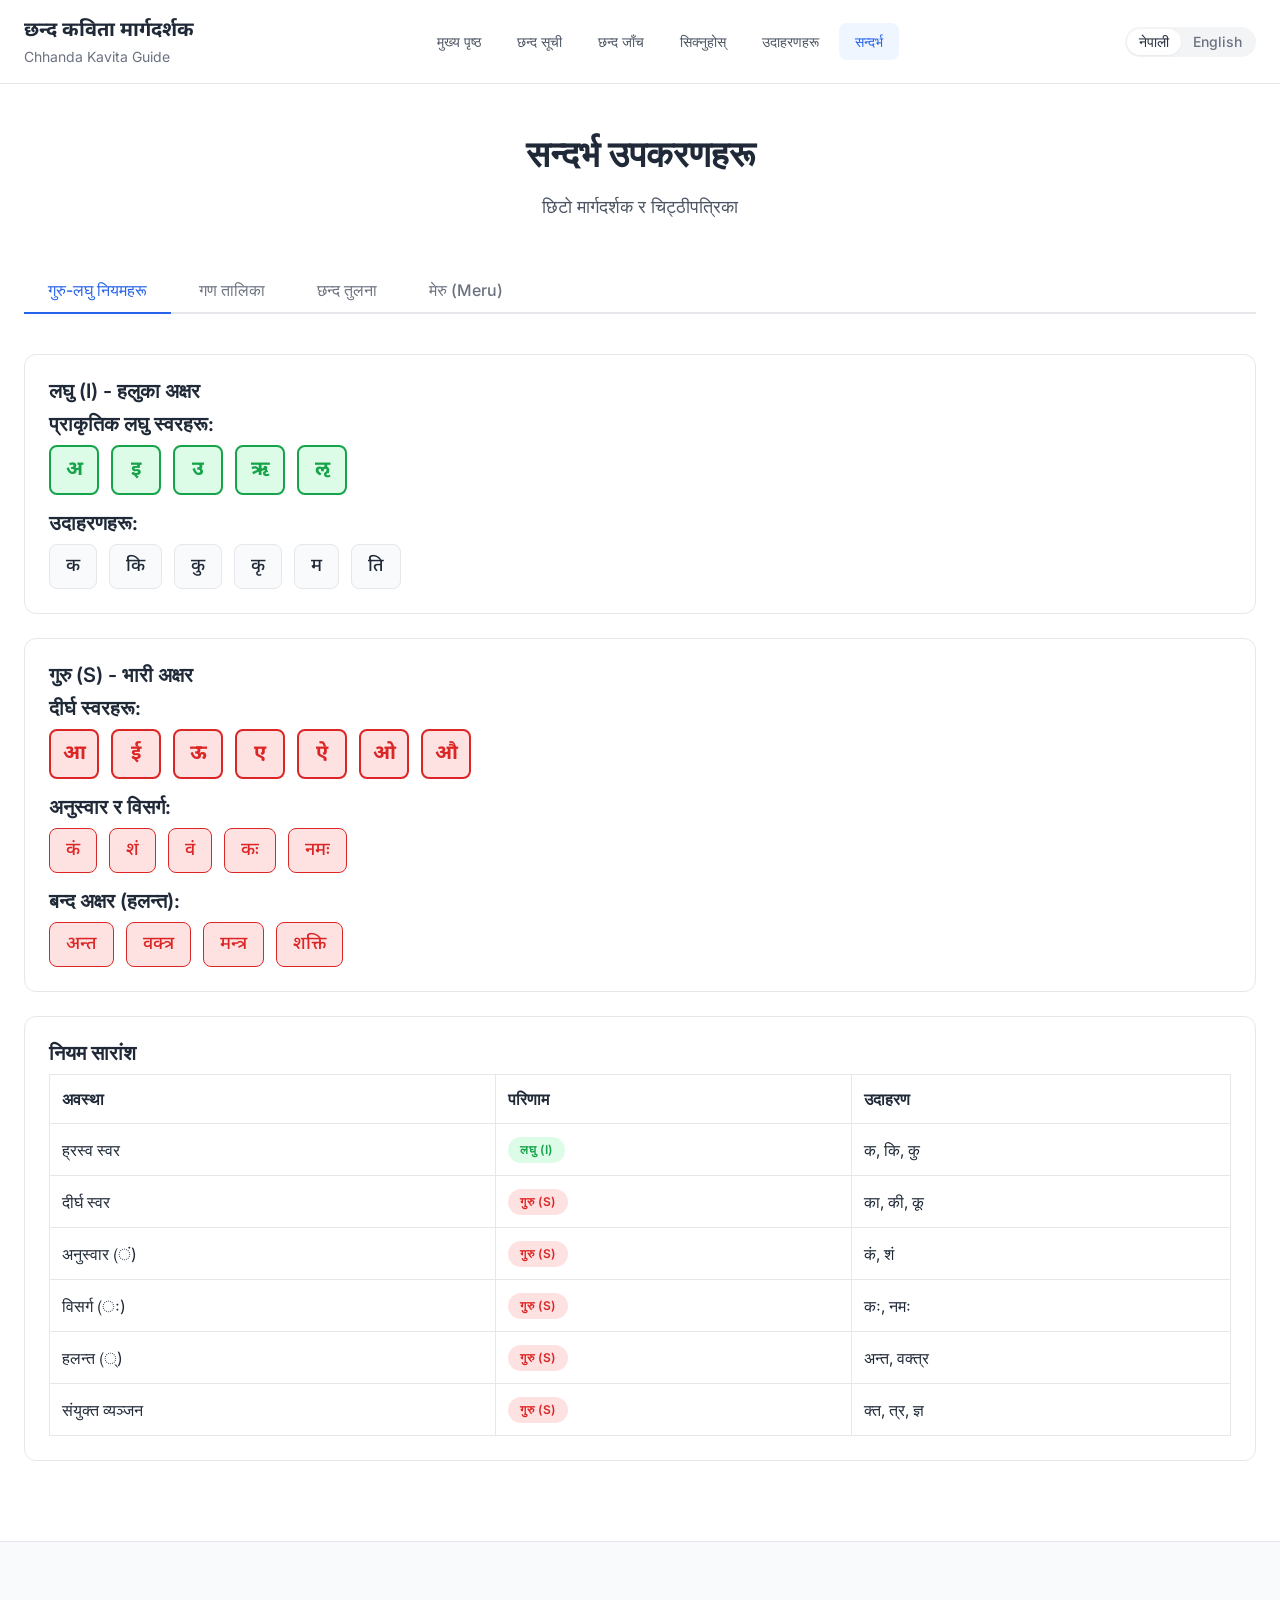
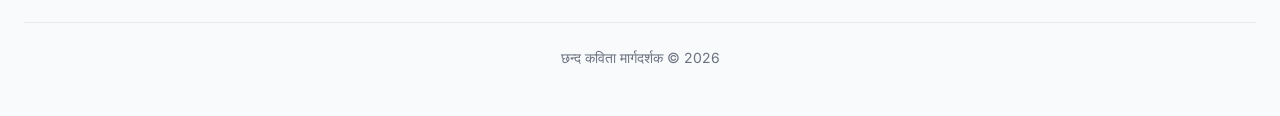
==== reference.html @ a2d1a9d2 "feat: add reference page with styles and content for chhanda patterns" ====
<!DOCTYPE html>
<html lang="ne">
<head>
  <meta charset="UTF-8">
  <meta name="viewport" content="width=device-width, initial-scale=1.0">
  <title>सन्दर्भ | Reference</title>
  <link rel="stylesheet" href="css/global.css">
  <link rel="stylesheet" href="css/reference.css">
</head>
<body>
  <!-- Navigation -->
  <div id="nav-placeholder"></div>

  <!-- Page Header -->
  <div class="page-header">
    <div class="container">
      <h1 data-i18n="reference.title">सन्दर्भ उपकरणहरू</h1>
      <p data-i18n="reference.subtitle">छिटो मार्गदर्शक र चिट्ठीपत्रिका</p>
    </div>
  </div>

  <!-- Main Content -->
  <main class="container">
    <!-- Tabs -->
    <div class="tabs mb-6">
      <button class="tab active" onclick="switchRefTab('guru-laghu')" data-i18n="reference.guruLaghu">गुरु-लघु नियमहरू</button>
      <button class="tab" onclick="switchRefTab('gana')" data-i18n="reference.ganaTable">गण तालिका</button>
      <button class="tab" onclick="switchRefTab('comparison')" data-i18n="reference.chhandaComparison">छन्द तुलना</button>
      <button class="tab" onclick="switchRefTab('meru')">मेरु (Meru)</button>
    </div>

    <!-- Guru-Laghu Rules -->
    <div id="tab-guru-laghu" class="ref-content">
      <div class="card mb-6">
        <h3 class="card-title mb-4">लघु (I) - हलुका अक्षर</h3>
        <div class="mb-4">
          <h4 class="font-semibold mb-2">प्राकृतिक लघु स्वरहरू:</h4>
          <div class="flex flex-wrap gap-3">
            <span class="vowel-tag laghu">अ</span>
            <span class="vowel-tag laghu">इ</span>
            <span class="vowel-tag laghu">उ</span>
            <span class="vowel-tag laghu">ऋ</span>
            <span class="vowel-tag laghu">ऌ</span>
          </div>
        </div>
        <div>
          <h4 class="font-semibold mb-2">उदाहरणहरू:</h4>
          <div class="flex flex-wrap gap-3">
            <span class="example-tag">क</span>
            <span class="example-tag">कि</span>
            <span class="example-tag">कु</span>
            <span class="example-tag">कृ</span>
            <span class="example-tag">म</span>
            <span class="example-tag">ति</span>
          </div>
        </div>
      </div>

      <div class="card mb-6">
        <h3 class="card-title mb-4">गुरु (S) - भारी अक्षर</h3>
        <div class="mb-4">
          <h4 class="font-semibold mb-2">दीर्घ स्वरहरू:</h4>
          <div class="flex flex-wrap gap-3">
            <span class="vowel-tag guru">आ</span>
            <span class="vowel-tag guru">ई</span>
            <span class="vowel-tag guru">ऊ</span>
            <span class="vowel-tag guru">ए</span>
            <span class="vowel-tag guru">ऐ</span>
            <span class="vowel-tag guru">ओ</span>
            <span class="vowel-tag guru">औ</span>
          </div>
        </div>
        <div class="mb-4">
          <h4 class="font-semibold mb-2">अनुस्वार र विसर्ग:</h4>
          <div class="flex flex-wrap gap-3">
            <span class="example-tag guru">कं</span>
            <span class="example-tag guru">शं</span>
            <span class="example-tag guru">वं</span>
            <span class="example-tag guru">कः</span>
            <span class="example-tag guru">नमः</span>
          </div>
        </div>
        <div>
          <h4 class="font-semibold mb-2">बन्द अक्षर (हलन्त):</h4>
          <div class="flex flex-wrap gap-3">
            <span class="example-tag guru">अन्त</span>
            <span class="example-tag guru">वक्त्र</span>
            <span class="example-tag guru">मन्त्र</span>
            <span class="example-tag guru">शक्ति</span>
          </div>
        </div>
      </div>

      <div class="card">
        <h3 class="card-title mb-4">नियम सारांश</h3>
        <table style="width: 100%; border-collapse: collapse;">
          <thead>
            <tr>
              <th style="padding: 12px; border: 1px solid var(--color-border); text-align: left;">अवस्था</th>
              <th style="padding: 12px; border: 1px solid var(--color-border); text-align: left;">परिणाम</th>
              <th style="padding: 12px; border: 1px solid var(--color-border); text-align: left;">उदाहरण</th>
            </tr>
          </thead>
          <tbody>
            <tr>
              <td style="padding: 12px; border: 1px solid var(--color-border);">ह्रस्व स्वर</td>
              <td style="padding: 12px; border: 1px solid var(--color-border);"><span class="badge badge-success">लघु (I)</span></td>
              <td style="padding: 12px; border: 1px solid var(--color-border);">क, कि, कु</td>
            </tr>
            <tr>
              <td style="padding: 12px; border: 1px solid var(--color-border);">दीर्घ स्वर</td>
              <td style="padding: 12px; border: 1px solid var(--color-border);"><span class="badge badge-danger">गुरु (S)</span></td>
              <td style="padding: 12px; border: 1px solid var(--color-border);">का, की, कू</td>
            </tr>
            <tr>
              <td style="padding: 12px; border: 1px solid var(--color-border);">अनुस्वार (ं)</td>
              <td style="padding: 12px; border: 1px solid var(--color-border);"><span class="badge badge-danger">गुरु (S)</span></td>
              <td style="padding: 12px; border: 1px solid var(--color-border);">कं, शं</td>
            </tr>
            <tr>
              <td style="padding: 12px; border: 1px solid var(--color-border);">विसर्ग (ः)</td>
              <td style="padding: 12px; border: 1px solid var(--color-border);"><span class="badge badge-danger">गुरु (S)</span></td>
              <td style="padding: 12px; border: 1px solid var(--color-border);">कः, नमः</td>
            </tr>
            <tr>
              <td style="padding: 12px; border: 1px solid var(--color-border);">हलन्त (्)</td>
              <td style="padding: 12px; border: 1px solid var(--color-border);"><span class="badge badge-danger">गुरु (S)</span></td>
              <td style="padding: 12px; border: 1px solid var(--color-border);">अन्त, वक्त्र</td>
            </tr>
            <tr>
              <td style="padding: 12px; border: 1px solid var(--color-border);">संयुक्त व्यञ्जन</td>
              <td style="padding: 12px; border: 1px solid var(--color-border);"><span class="badge badge-danger">गुरु (S)</span></td>
              <td style="padding: 12px; border: 1px solid var(--color-border);">क्त, त्र, ज्ञ</td>
            </tr>
          </tbody>
        </table>
      </div>
    </div>

    <!-- Gana Table -->
    <div id="tab-gana" class="ref-content hidden">
      <div class="card mb-6">
        <h3 class="card-title mb-4">आठ गणहरू</h3>
        <p class="mb-4 text-muted">स्मरण श्लोक: <strong class="font-devanagari">यमाताराजभानसलगा</strong></p>

        <table style="width: 100%; border-collapse: collapse;">
          <thead>
            <tr>
              <th style="padding: 12px; border: 1px solid var(--color-border); text-align: left;">गण</th>
              <th style="padding: 12px; border: 1px solid var(--color-border); text-align: left;">ढाँचा</th>
              <th style="padding: 12px; border: 1px solid var(--color-border); text-align: left;">SISI</th>
              <th style="padding: 12px; border: 1px solid var(--color-border); text-align: left;">उदाहरण</th>
            </tr>
          </thead>
          <tbody>
            <tr>
              <td style="padding: 12px; border: 1px solid var(--color-border);"><strong class="font-devanagari text-xl">य</strong> (यब)</td>
              <td style="padding: 12px; border: 1px solid var(--color-border);">I-S-S</td>
              <td style="padding: 12px; border: 1px solid var(--color-border);"><span class="text-success font-bold">I</span><span class="text-danger font-bold">S</span><span class="text-danger font-bold">S</span></td>
              <td style="padding: 12px; border: 1px solid var(--color-border);">मनो, भवत</td>
            </tr>
            <tr>
              <td style="padding: 12px; border: 1px solid var(--color-border);"><strong class="font-devanagari text-xl">म</strong> (मग)</td>
              <td style="padding: 12px; border: 1px solid var(--color-border);">S-S-S</td>
              <td style="padding: 12px; border: 1px solid var(--color-border);"><span class="text-danger font-bold">S</span><span class="text-danger font-bold">S</span><span class="text-danger font-bold">S</span></td>
              <td style="padding: 12px; border: 1px solid var(--color-border);">सरस, हतज</td>
            </tr>
            <tr>
              <td style="padding: 12px; border: 1px solid var(--color-border);"><strong class="font-devanagari text-xl">त</strong> (तग)</td>
              <td style="padding: 12px; border: 1px solid var(--color-border);">S-S-I</td>
              <td style="padding: 12px; border: 1px solid var(--color-border);"><span class="text-danger font-bold">S</span><span class="text-danger font-bold">S</span><span class="text-success font-bold">I</span></td>
              <td style="padding: 12px; border: 1px solid var(--color-border);">हिम, नयत</td>
            </tr>
            <tr>
              <td style="padding: 12px; border: 1px solid var(--color-border);"><strong class="font-devanagari text-xl">र</strong> (रस)</td>
              <td style="padding: 12px; border: 1px solid var(--color-border);">S-I-S</td>
              <td style="padding: 12px; border: 1px solid var(--color-border);"><span class="text-danger font-bold">S</span><span class="text-success font-bold">I</span><span class="text-danger font-bold">S</span></td>
              <td style="padding: 12px; border: 1px solid var(--color-border);">भव, करो</td>
            </tr>
            <tr>
              <td style="padding: 12px; border: 1px solid var(--color-border);"><strong class="font-devanagari text-xl">ज</strong> (जन)</td>
              <td style="padding: 12px; border: 1px solid var(--color-border);">I-S-I</td>
              <td style="padding: 12px; border: 1px solid var(--color-border);"><span class="text-success font-bold">I</span><span class="text-danger font-bold">S</span><span class="text-success font-bold">I</span></td>
              <td style="padding: 12px; border: 1px solid var(--color-border);">रज, मनी</td>
            </tr>
            <tr>
              <td style="padding: 12px; border: 1px solid var(--color-border);"><strong class="font-devanagari text-xl">भ</strong> (भज)</td>
              <td style="padding: 12px; border: 1px solid var(--color-border);">S-I-I</td>
              <td style="padding: 12px; border: 1px solid var(--color-border);"><span class="text-danger font-bold">S</span><span class="text-success font-bold">I</span><span class="text-success font-bold">I</span></td>
              <td style="padding: 12px; border: 1px solid var(--color-border);">नय, कवि</td>
            </tr>
            <tr>
              <td style="padding: 12px; border: 1px solid var(--color-border);"><strong class="font-devanagari text-xl">न</strong> (नग)</td>
              <td style="padding: 12px; border: 1px solid var(--color-border);">I-I-I</td>
              <td style="padding: 12px; border: 1px solid var(--color-border);"><span class="text-success font-bold">I</span><span class="text-success font-bold">I</span><span class="text-success font-bold">I</span></td>
              <td style="padding: 12px; border: 1px solid var(--color-border);">अन, भव</td>
            </tr>
            <tr>
              <td style="padding: 12px; border: 1px solid var(--color-border);"><strong class="font-devanagari text-xl">स</strong> (सल)</td>
              <td style="padding: 12px; border: 1px solid var(--color-border);">I-I-S</td>
              <td style="padding: 12px; border: 1px solid var(--color-border);"><span class="text-success font-bold">I</span><span class="text-success font-bold">I</span><span class="text-danger font-bold">S</span></td>
              <td style="padding: 12px; border: 1px solid var(--color-border);">कम, भवे</td>
            </tr>
          </tbody>
        </table>
      </div>
    </div>

    <!-- Chhanda Comparison -->
    <div id="tab-comparison" class="ref-content hidden">
      <div class="card">
        <h3 class="card-title mb-4">१५ शास्त्रीय छन्दहरूको तुलना</h3>
        <div class="table-responsive">
          <table style="width: 100%; border-collapse: collapse;">
            <thead>
              <tr>
                <th style="padding: 12px; border: 1px solid var(--color-border); text-align: left;">छन्द</th>
                <th style="padding: 12px; border: 1px solid var(--color-border); text-align: center;">अक्षर/पंक्ति</th>
                <th style="padding: 12px; border: 1px solid var(--color-border); text-align: center;">पंक्ति</th>
                <th style="padding: 12px; border: 1px solid var(--color-border); text-align: center;">कुल अक्षर</th>
                <th style="padding: 12px; border: 1px solid var(--color-border); text-align: left;">कठिनाई</th>
                <th style="padding: 12px; border: 1px solid var(--color-border); text-align: left;">भाव</th>
              </tr>
            </thead>
            <tbody id="comparison-tbody">
              <!-- Populated by JavaScript -->
            </tbody>
          </table>
        </div>
      </div>
    </div>

    <!-- Meru (Pascal's Triangle) -->
    <div id="tab-meru" class="ref-content hidden">
      <div class="card mb-6">
        <h3 class="card-title mb-4">मेरु (Pascal's Triangle)</h3>
        <p class="mb-4 text-muted">छन्दशास्त्रमा प्रयोग हुने संयोजकात्मक त्रिकोण। यो Pascal's Triangle को समतुल्य हो।</p>

        <div class="meru-container" style="overflow-x: auto;">
          <div id="meru-display" class="meru-display text-center font-mono" style="padding: 20px;">
            <!-- Populated by JavaScript -->
          </div>
        </div>
      </div>

      <div class="card">
        <h3 class="card-title mb-4">मेरुको प्रयोग</h3>
        <div class="mb-4">
          <h4 class="font-semibold mb-2">n संख्याका अक्षरका लागि:</h4>
          <p class="text-muted">कुल ढाँचा = 2^n</p>
        </div>
        <div>
          <h4 class="font-semibold mb-2">उदाहरणहरू:</h4>
          <ul style="list-style: disc; padding-left: 20px;">
            <li class="mb-2">n = 3 → कुल 8 ढाँचा (III, IIS, ISI, ISS, SII, SIS, SSI, SSS)</li>
            <li class="mb-2">n = 4 → कुल 16 ढाँचा</li>
            <li class="mb-2">n = 5 → कुल 32 ढाँचा</li>
          </ul>
        </div>
      </div>
    </div>
  </main>

  <!-- Footer -->
  <footer class="footer">
    <div class="container">
      <div class="footer-bottom">
        <p>छन्द कविता मार्गदर्शक &copy; 2026</p>
      </div>
    </div>
  </footer>

  <!-- Scripts -->
  <script src="js/utils/devanagari-utils.js"></script>
  <script src="js/engine/syllable-parser.js"></script>
  <script src="js/engine/weight-classifier.js"></script>
  <script src="js/engine/sisi-generator.js"></script>
  <script src="js/data/chhandas.js"></script>
  <script src="js/engine/chhanda-matcher.js"></script>
  <script src="js/engine/mistake-detector.js"></script>
  <script src="js/engine/transliterator.js"></script>
  <script src="js/ui/language.js"></script>
  <script src="js/ui/nav.js"></script>
  <script src="js/ui/syllable-display.js"></script>
  <script src="js/ui/toast.js"></script>
  <script>
    // Initialize
    Nav.inject('reference');
    Language.applyTranslations();

    // Tab switching
    function switchRefTab(tab) {
      document.querySelectorAll('.ref-content').forEach(el => el.classList.add('hidden'));
      document.querySelectorAll('.tab').forEach(el => el.classList.remove('active'));

      document.getElementById(`tab-${tab}`).classList.remove('hidden');
      event.target.classList.add('active');
    }

    // Populate comparison table
    function populateComparison() {
      const tbody = document.getElementById('comparison-tbody');
      const chhandas = ChhandasData.getAll();

      tbody.innerHTML = chhandas.map(ch => {
        const difficultyInfo = ChhandasData.getDifficulty(ch.difficulty);
        const moodStr = ch.mood.slice(0, 2).map(m => {
          const moodInfo = ChhandasData.getMood(m);
          return moodInfo ? moodInfo.np : m;
        }).join(', ');

        return `
          <tr>
            <td style="padding: 12px; border: 1px solid var(--color-border);">
              <a href="chhanda-detail.html?id=${ch.id}" class="font-devanagari font-bold" style="color: var(--color-primary);">${ch.name.np}</a>
              <div class="text-xs text-muted">${ch.name.en}</div>
            </td>
            <td style="padding: 12px; border: 1px solid var(--color-border); text-align: center; font-weight: bold;">${ch.syllablesPerPada}</td>
            <td style="padding: 12px; border: 1px solid var(--color-border); text-align: center;">${ch.padas}</td>
            <td style="padding: 12px; border: 1px solid var(--color-border); text-align: center; font-weight: bold;">${ch.totalSyllables}</td>
            <td style="padding: 12px; border: 1px solid var(--color-border);">
              <span class="badge badge-${difficultyInfo ? difficultyInfo.color : 'primary'}">
                ${difficultyInfo ? difficultyInfo.np : ch.difficulty}
              </span>
            </td>
            <td style="padding: 12px; border: 1px solid var(--color-border); font-size: 0.875rem;">${moodStr}</td>
          </tr>
        `;
      }).join('');
    }

    // Generate Meru (Pascal's Triangle)
    function generateMeru(rows) {
      const container = document.getElementById('meru-display');
      let html = '';

      for (let n = 0; n < rows; n++) {
        html += '<div class="meru-row mb-2">';
        // Add spacing
        html += `<span style="display: inline-block; width: ${30 * (rows - n)}px;"></span>`;

        for (let k = 0; k <= n; k++) {
          const value = combinatorics(n, k);
          const width = Math.max(60, value.toString().length * 12 + 20);
          html += `<span class="meru-cell" style="display: inline-block; width: ${width}px; padding: 4px 8px; margin: 2px; background: var(--color-primary-${k === 0 || k === n ? '100' : '50'}); border-radius: 4px; text-align: center;">${value}</span>`;
        }

        html += '</div>';
      }

      container.innerHTML = html;
    }

    // Calculate combination C(n, k)
    function combinatorics(n, k) {
      if (k === 0 || k === n) return 1;
      if (k === 1) return n;
      let result = 1;
      for (let i = 0; i < k; i++) {
        result = result * (n - i) / (i + 1);
      }
      return Math.round(result);
    }

    // Initialize
    populateComparison();
    generateMeru(10);
  </script>
</body>
</html>
---- css/global.css ----
/* ============================================
   CHHANDA KAVITA GUIDE - Global Design System
   ============================================ */

/* Google Fonts Import */
@import url('https://fonts.googleapis.com/css2?family=Noto+Sans+Devanagari:wght@400;500;600;700&family=Inter:wght@400;500;600;700&display=swap');

/* ============================================
   CSS Custom Properties (Design Tokens)
   ============================================ */
:root {
  /* Primary Colors */
  --color-primary: #2563eb;
  --color-primary-light: #3b82f6;
  --color-primary-dark: #1d4ed8;
  --color-primary-50: #eff6ff;
  --color-primary-100: #dbeafe;

  /* Secondary Colors */
  --color-secondary: #7c3aed;
  --color-secondary-light: #8b5cf6;
  --color-secondary-dark: #6d28d9;

  /* Semantic Colors */
  --color-success: #16a34a;
  --color-success-light: #22c55e;
  --color-success-bg: #dcfce7;

  --color-danger: #dc2626;
  --color-danger-light: #ef4444;
  --color-danger-bg: #fee2e2;

  --color-warning: #f59e0b;
  --color-warning-light: #fbbf24;
  --color-warning-bg: #fef3c7;

  --color-info: #0891b2;
  --color-info-light: #22d3ee;
  --color-info-bg: #cffafe;

  /* Syllable Colors (Guru/Laghu) */
  --color-laghu: #16a34a;
  --color-laghu-bg: #dcfce7;
  --color-guru: #dc2626;
  --color-guru-bg: #fee2e2;

  /* Neutral Colors */
  --color-white: #ffffff;
  --color-gray-50: #f9fafb;
  --color-gray-100: #f3f4f6;
  --color-gray-200: #e5e7eb;
  --color-gray-300: #d1d5db;
  --color-gray-400: #9ca3af;
  --color-gray-500: #6b7280;
  --color-gray-600: #4b5563;
  --color-gray-700: #374151;
  --color-gray-800: #1f2937;
  --color-gray-900: #111827;

  /* Background & Surface */
  --color-bg: #ffffff;
  --color-bg-secondary: #f9fafb;
  --color-surface: #ffffff;
  --color-surface-raised: #ffffff;
  --color-border: #e5e7eb;
  --color-border-strong: #d1d5db;

  /* Text Colors */
  --color-text: #1f2937;
  --color-text-secondary: #4b5563;
  --color-text-muted: #6b7280;
  --color-text-inverse: #ffffff;

  /* Typography */
  --font-devanagari: 'Noto Sans Devanagari', 'Mangal', 'Arial Unicode MS', sans-serif;
  --font-english: 'Inter', 'Segoe UI', system-ui, sans-serif;
  --font-mono: 'JetBrains Mono', 'Fira Code', 'Consolas', monospace;

  /* Font Sizes */
  --text-xs: 0.75rem;
  --text-sm: 0.875rem;
  --text-base: 1rem;
  --text-lg: 1.125rem;
  --text-xl: 1.25rem;
  --text-2xl: 1.5rem;
  --text-3xl: 1.875rem;
  --text-4xl: 2.25rem;
  --text-5xl: 3rem;

  /* Font Weights */
  --weight-normal: 400;
  --weight-medium: 500;
  --weight-semibold: 600;
  --weight-bold: 700;

  /* Line Heights */
  --leading-tight: 1.25;
  --leading-normal: 1.5;
  --leading-relaxed: 1.75;

  /* Spacing Scale */
  --space-0: 0;
  --space-1: 0.25rem;
  --space-2: 0.5rem;
  --space-3: 0.75rem;
  --space-4: 1rem;
  --space-5: 1.25rem;
  --space-6: 1.5rem;
  --space-8: 2rem;
  --space-10: 2.5rem;
  --space-12: 3rem;
  --space-16: 4rem;
  --space-20: 5rem;
  --space-24: 6rem;

  /* Border Radius */
  --radius-none: 0;
  --radius-sm: 0.25rem;
  --radius-md: 0.5rem;
  --radius-lg: 0.75rem;
  --radius-xl: 1rem;
  --radius-2xl: 1.5rem;
  --radius-full: 9999px;

  /* Shadows */
  --shadow-xs: 0 1px 2px rgba(0, 0, 0, 0.05);
  --shadow-sm: 0 1px 3px rgba(0, 0, 0, 0.1), 0 1px 2px rgba(0, 0, 0, 0.06);
  --shadow-md: 0 4px 6px rgba(0, 0, 0, 0.1), 0 2px 4px rgba(0, 0, 0, 0.06);
  --shadow-lg: 0 10px 15px rgba(0, 0, 0, 0.1), 0 4px 6px rgba(0, 0, 0, 0.05);
  --shadow-xl: 0 20px 25px rgba(0, 0, 0, 0.1), 0 10px 10px rgba(0, 0, 0, 0.04);

  /* Transitions */
  --transition-fast: 150ms ease;
  --transition-base: 200ms ease;
  --transition-slow: 300ms ease;

  /* Z-Index Scale */
  --z-dropdown: 100;
  --z-sticky: 200;
  --z-fixed: 300;
  --z-modal-backdrop: 400;
  --z-modal: 500;
  --z-toast: 600;

  /* Container Max Widths */
  --container-sm: 640px;
  --container-md: 768px;
  --container-lg: 1024px;
  --container-xl: 1280px;
}

/* ============================================
   CSS Reset / Base Styles
   ============================================ */
*,
*::before,
*::after {
  box-sizing: border-box;
  margin: 0;
  padding: 0;
}

html {
  font-size: 16px;
  scroll-behavior: smooth;
  -webkit-text-size-adjust: 100%;
}

body {
  font-family: var(--font-english);
  font-size: var(--text-base);
  line-height: var(--leading-normal);
  color: var(--color-text);
  background-color: var(--color-bg);
  -webkit-font-smoothing: antialiased;
  -moz-osx-font-smoothing: grayscale;
  min-height: 100vh;
}

/* Devanagari text gets the proper font */
[lang="ne"],
[lang="sa"],
.devanagari {
  font-family: var(--font-devanagari);
}

img,
svg {
  display: block;
  max-width: 100%;
}

a {
  color: var(--color-primary);
  text-decoration: none;
  transition: color var(--transition-fast);
}

a:hover {
  color: var(--color-primary-dark);
}

button {
  font-family: inherit;
  cursor: pointer;
  border: none;
  background: none;
}

input,
textarea,
select {
  font-family: inherit;
  font-size: inherit;
}

ul,
ol {
  list-style: none;
}

h1, h2, h3, h4, h5, h6 {
  font-weight: var(--weight-bold);
  line-height: var(--leading-tight);
  color: var(--color-text);
}

h1 { font-size: var(--text-4xl); }
h2 { font-size: var(--text-3xl); }
h3 { font-size: var(--text-2xl); }
h4 { font-size: var(--text-xl); }
h5 { font-size: var(--text-lg); }
h6 { font-size: var(--text-base); }

p {
  margin-bottom: var(--space-4);
}

/* ============================================
   Layout Utilities
   ============================================ */
.container {
  width: 100%;
  max-width: var(--container-xl);
  margin-left: auto;
  margin-right: auto;
  padding-left: var(--space-6);
  padding-right: var(--space-6);
}

.container-sm { max-width: var(--container-sm); }
.container-md { max-width: var(--container-md); }
.container-lg { max-width: var(--container-lg); }

.flex { display: flex; }
.flex-col { flex-direction: column; }
.flex-wrap { flex-wrap: wrap; }
.items-center { align-items: center; }
.items-start { align-items: flex-start; }
.items-end { align-items: flex-end; }
.justify-center { justify-content: center; }
.justify-between { justify-content: space-between; }
.justify-end { justify-content: flex-end; }
.gap-1 { gap: var(--space-1); }
.gap-2 { gap: var(--space-2); }
.gap-3 { gap: var(--space-3); }
.gap-4 { gap: var(--space-4); }
.gap-6 { gap: var(--space-6); }
.gap-8 { gap: var(--space-8); }

.grid { display: grid; }
.grid-2 { grid-template-columns: repeat(2, 1fr); }
.grid-3 { grid-template-columns: repeat(3, 1fr); }
.grid-4 { grid-template-columns: repeat(4, 1fr); }

.text-center { text-align: center; }
.text-right { text-align: right; }

.hidden { display: none !important; }
.block { display: block; }
.inline-block { display: inline-block; }
.inline { display: inline; }

.w-full { width: 100%; }
.h-full { height: 100%; }

.relative { position: relative; }
.absolute { position: absolute; }
.sticky { position: sticky; }

.overflow-hidden { overflow: hidden; }
.overflow-auto { overflow: auto; }

/* ============================================
   Spacing Utilities
   ============================================ */
.mt-1 { margin-top: var(--space-1); }
.mt-2 { margin-top: var(--space-2); }
.mt-3 { margin-top: var(--space-3); }
.mt-4 { margin-top: var(--space-4); }
.mt-6 { margin-top: var(--space-6); }
.mt-8 { margin-top: var(--space-8); }

.mb-1 { margin-bottom: var(--space-1); }
.mb-2 { margin-bottom: var(--space-2); }
.mb-3 { margin-bottom: var(--space-3); }
.mb-4 { margin-bottom: var(--space-4); }
.mb-6 { margin-bottom: var(--space-6); }
.mb-8 { margin-bottom: var(--space-8); }

.p-2 { padding: var(--space-2); }
.p-3 { padding: var(--space-3); }
.p-4 { padding: var(--space-4); }
.p-6 { padding: var(--space-6); }
.p-8 { padding: var(--space-8); }

.px-4 { padding-left: var(--space-4); padding-right: var(--space-4); }
.px-6 { padding-left: var(--space-6); padding-right: var(--space-6); }
.py-2 { padding-top: var(--space-2); padding-bottom: var(--space-2); }
.py-4 { padding-top: var(--space-4); padding-bottom: var(--space-4); }

/* ============================================
   Typography Utilities
   ============================================ */
.font-devanagari { font-family: var(--font-devanagari); }
.font-english { font-family: var(--font-english); }
.font-mono { font-family: var(--font-mono); }

.text-xs { font-size: var(--text-xs); }
.text-sm { font-size: var(--text-sm); }
.text-base { font-size: var(--text-base); }
.text-lg { font-size: var(--text-lg); }
.text-xl { font-size: var(--text-xl); }
.text-2xl { font-size: var(--text-2xl); }
.text-3xl { font-size: var(--text-3xl); }
.text-4xl { font-size: var(--text-4xl); }

.font-medium { font-weight: var(--weight-medium); }
.font-semibold { font-weight: var(--weight-semibold); }
.font-bold { font-weight: var(--weight-bold); }

.text-muted { color: var(--color-text-muted); }
.text-secondary { color: var(--color-text-secondary); }
.text-primary { color: var(--color-primary); }
.text-success { color: var(--color-success); }
.text-danger { color: var(--color-danger); }

/* ============================================
   Component: Buttons
   ============================================ */
.btn {
  display: inline-flex;
  align-items: center;
  justify-content: center;
  gap: var(--space-2);
  padding: var(--space-3) var(--space-6);
  font-size: var(--text-base);
  font-weight: var(--weight-medium);
  line-height: 1;
  border-radius: var(--radius-md);
  transition: all var(--transition-fast);
  white-space: nowrap;
  user-select: none;
}

.btn:disabled {
  opacity: 0.5;
  cursor: not-allowed;
}

.btn-primary {
  background-color: var(--color-primary);
  color: var(--color-text-inverse);
  border: 2px solid var(--color-primary);
}

.btn-primary:hover:not(:disabled) {
  background-color: var(--color-primary-dark);
  border-color: var(--color-primary-dark);
}

.btn-secondary {
  background-color: var(--color-white);
  color: var(--color-primary);
  border: 2px solid var(--color-primary);
}

.btn-secondary:hover:not(:disabled) {
  background-color: var(--color-primary-50);
}

.btn-ghost {
  background-color: transparent;
  color: var(--color-text-secondary);
  border: 2px solid transparent;
}

.btn-ghost:hover:not(:disabled) {
  background-color: var(--color-gray-100);
  color: var(--color-text);
}

.btn-danger {
  background-color: var(--color-danger);
  color: var(--color-text-inverse);
  border: 2px solid var(--color-danger);
}

.btn-danger:hover:not(:disabled) {
  background-color: var(--color-danger-light);
  border-color: var(--color-danger-light);
}

.btn-sm {
  padding: var(--space-2) var(--space-4);
  font-size: var(--text-sm);
}

.btn-lg {
  padding: var(--space-4) var(--space-8);
  font-size: var(--text-lg);
}

/* ============================================
   Component: Cards
   ============================================ */
.card {
  background-color: var(--color-surface);
  border: 1px solid var(--color-border);
  border-radius: var(--radius-lg);
  padding: var(--space-6);
  transition: box-shadow var(--transition-fast), transform var(--transition-fast);
}

.card:hover {
  box-shadow: var(--shadow-md);
}

.card-interactive:hover {
  transform: translateY(-2px);
  box-shadow: var(--shadow-lg);
  cursor: pointer;
}

.card-header {
  margin-bottom: var(--space-4);
}

.card-title {
  font-size: var(--text-xl);
  font-weight: var(--weight-semibold);
  margin-bottom: var(--space-2);
}

.card-body {
  color: var(--color-text-secondary);
}

/* ============================================
   Component: Forms
   ============================================ */
.form-group {
  margin-bottom: var(--space-4);
}

.form-label {
  display: block;
  font-size: var(--text-sm);
  font-weight: var(--weight-medium);
  color: var(--color-text-secondary);
  margin-bottom: var(--space-2);
}

.form-input,
.form-textarea,
.form-select {
  width: 100%;
  padding: var(--space-3) var(--space-4);
  font-size: var(--text-base);
  border: 2px solid var(--color-border);
  border-radius: var(--radius-md);
  background-color: var(--color-white);
  color: var(--color-text);
  transition: border-color var(--transition-fast), box-shadow var(--transition-fast);
}

.form-input:focus,
.form-textarea:focus,
.form-select:focus {
  outline: none;
  border-color: var(--color-primary);
  box-shadow: 0 0 0 3px var(--color-primary-100);
}

.form-textarea {
  resize: vertical;
  min-height: 120px;
  font-family: var(--font-devanagari);
  line-height: var(--leading-relaxed);
}

.form-input::placeholder,
.form-textarea::placeholder {
  color: var(--color-gray-400);
}

/* ============================================
   Component: Syllable Tags
   ============================================ */
.syllable {
  display: inline-flex;
  align-items: center;
  justify-content: center;
  padding: var(--space-1) var(--space-2);
  margin: 2px;
  border-radius: var(--radius-sm);
  font-family: var(--font-devanagari);
  font-size: var(--text-lg);
  font-weight: var(--weight-medium);
  transition: all var(--transition-fast);
  cursor: default;
  border: 2px solid transparent;
}

.syllable-laghu {
  background-color: var(--color-laghu-bg);
  color: var(--color-laghu);
  border-color: var(--color-laghu);
}

.syllable-guru {
  background-color: var(--color-guru-bg);
  color: var(--color-guru);
  border-color: var(--color-guru);
}

.syllable:hover {
  transform: scale(1.1);
}

.syllable-label {
  font-size: var(--text-xs);
  font-weight: var(--weight-bold);
  margin-left: var(--space-1);
  font-family: var(--font-mono);
}

/* ============================================
   Component: SISI Code Display
   ============================================ */
.sisi-code {
  font-family: var(--font-mono);
  font-size: var(--text-lg);
  letter-spacing: 0.15em;
  padding: var(--space-4);
  background-color: var(--color-gray-50);
  border: 1px solid var(--color-border);
  border-radius: var(--radius-md);
  word-break: break-all;
  line-height: var(--leading-relaxed);
}

.sisi-code .s {
  color: var(--color-guru);
  font-weight: var(--weight-bold);
}

.sisi-code .i {
  color: var(--color-laghu);
  font-weight: var(--weight-bold);
}

/* ============================================
   Component: Badge / Tag
   ============================================ */
.badge {
  display: inline-flex;
  align-items: center;
  padding: var(--space-1) var(--space-3);
  font-size: var(--text-xs);
  font-weight: var(--weight-semibold);
  border-radius: var(--radius-full);
  text-transform: uppercase;
  letter-spacing: 0.05em;
}

.badge-primary {
  background-color: var(--color-primary-100);
  color: var(--color-primary-dark);
}

.badge-success {
  background-color: var(--color-success-bg);
  color: var(--color-success);
}

.badge-danger {
  background-color: var(--color-danger-bg);
  color: var(--color-danger);
}

.badge-warning {
  background-color: var(--color-warning-bg);
  color: var(--color-warning);
}

/* ============================================
   Component: Tabs
   ============================================ */
.tabs {
  display: flex;
  gap: var(--space-1);
  border-bottom: 2px solid var(--color-border);
  margin-bottom: var(--space-6);
}

.tab {
  padding: var(--space-3) var(--space-6);
  font-size: var(--text-base);
  font-weight: var(--weight-medium);
  color: var(--color-text-muted);
  border-bottom: 2px solid transparent;
  margin-bottom: -2px;
  transition: all var(--transition-fast);
}

.tab:hover {
  color: var(--color-text);
}

.tab.active {
  color: var(--color-primary);
  border-bottom-color: var(--color-primary);
}

/* ============================================
   Component: Toast / Notification
   ============================================ */
.toast-container {
  position: fixed;
  top: var(--space-6);
  right: var(--space-6);
  z-index: var(--z-toast);
  display: flex;
  flex-direction: column;
  gap: var(--space-3);
}

.toast {
  padding: var(--space-4) var(--space-6);
  border-radius: var(--radius-md);
  background-color: var(--color-white);
  box-shadow: var(--shadow-lg);
  border-left: 4px solid var(--color-primary);
  animation: slideIn 0.3s ease;
  max-width: 400px;
}

.toast-success { border-left-color: var(--color-success); }
.toast-error { border-left-color: var(--color-danger); }
.toast-warning { border-left-color: var(--color-warning); }

@keyframes slideIn {
  from {
    transform: translateX(100%);
    opacity: 0;
  }
  to {
    transform: translateX(0);
    opacity: 1;
  }
}

/* ============================================
   Component: Modal
   ============================================ */
.modal-backdrop {
  position: fixed;
  inset: 0;
  background-color: rgba(0, 0, 0, 0.5);
  z-index: var(--z-modal-backdrop);
  display: flex;
  align-items: center;
  justify-content: center;
  padding: var(--space-6);
}

.modal {
  background-color: var(--color-white);
  border-radius: var(--radius-xl);
  box-shadow: var(--shadow-xl);
  max-width: 600px;
  width: 100%;
  max-height: 90vh;
  overflow-y: auto;
  z-index: var(--z-modal);
  animation: modalIn 0.3s ease;
}

.modal-header {
  padding: var(--space-6);
  border-bottom: 1px solid var(--color-border);
  display: flex;
  align-items: center;
  justify-content: space-between;
}

.modal-body {
  padding: var(--space-6);
}

.modal-footer {
  padding: var(--space-4) var(--space-6);
  border-top: 1px solid var(--color-border);
  display: flex;
  justify-content: flex-end;
  gap: var(--space-3);
}

@keyframes modalIn {
  from {
    transform: scale(0.95);
    opacity: 0;
  }
  to {
    transform: scale(1);
    opacity: 1;
  }
}

/* ============================================
   Component: Loading Spinner
   ============================================ */
.spinner {
  width: 40px;
  height: 40px;
  border: 4px solid var(--color-gray-200);
  border-top-color: var(--color-primary);
  border-radius: 50%;
  animation: spin 0.8s linear infinite;
}

@keyframes spin {
  to { transform: rotate(360deg); }
}

/* ============================================
   Page Layout Components
   ============================================ */

/* Navigation Bar */
.navbar {
  position: sticky;
  top: 0;
  z-index: var(--z-sticky);
  background-color: rgba(255, 255, 255, 0.95);
  backdrop-filter: blur(10px);
  border-bottom: 1px solid var(--color-border);
  padding: var(--space-4) 0;
}

.navbar-inner {
  display: flex;
  align-items: center;
  justify-content: space-between;
  gap: var(--space-6);
}

.navbar-brand {
  display: flex;
  align-items: center;
  gap: var(--space-3);
  text-decoration: none;
  color: var(--color-text);
}

.navbar-brand-text {
  font-family: var(--font-devanagari);
  font-size: var(--text-xl);
  font-weight: var(--weight-bold);
}

.navbar-brand-text-en {
  font-size: var(--text-sm);
  color: var(--color-text-muted);
  font-weight: var(--weight-normal);
}

.navbar-nav {
  display: flex;
  align-items: center;
  gap: var(--space-1);
}

.nav-link {
  padding: var(--space-2) var(--space-4);
  border-radius: var(--radius-md);
  font-size: var(--text-sm);
  font-weight: var(--weight-medium);
  color: var(--color-text-secondary);
  transition: all var(--transition-fast);
  text-decoration: none;
}

.nav-link:hover {
  background-color: var(--color-gray-100);
  color: var(--color-text);
}

.nav-link.active {
  background-color: var(--color-primary-50);
  color: var(--color-primary);
}

.navbar-actions {
  display: flex;
  align-items: center;
  gap: var(--space-3);
}

/* Language Toggle */
.lang-toggle {
  display: flex;
  align-items: center;
  background-color: var(--color-gray-100);
  border-radius: var(--radius-full);
  padding: 2px;
}

.lang-toggle-btn {
  padding: var(--space-1) var(--space-3);
  border-radius: var(--radius-full);
  font-size: var(--text-sm);
  font-weight: var(--weight-medium);
  color: var(--color-text-muted);
  transition: all var(--transition-fast);
}

.lang-toggle-btn.active {
  background-color: var(--color-white);
  color: var(--color-text);
  box-shadow: var(--shadow-xs);
}

/* Page Header */
.page-header {
  padding: var(--space-12) 0 var(--space-8);
  text-align: center;
}

.page-header h1 {
  margin-bottom: var(--space-4);
}

.page-header p {
  font-size: var(--text-lg);
  color: var(--color-text-secondary);
  max-width: 600px;
  margin-left: auto;
  margin-right: auto;
}

/* Page Section */
.page-section {
  padding: var(--space-12) 0;
}

.page-section + .page-section {
  border-top: 1px solid var(--color-border);
}

.section-header {
  margin-bottom: var(--space-8);
}

.section-title {
  font-size: var(--text-2xl);
  font-weight: var(--weight-bold);
  margin-bottom: var(--space-2);
}

.section-subtitle {
  color: var(--color-text-muted);
}

/* Footer */
.footer {
  padding: var(--space-12) 0 var(--space-8);
  border-top: 1px solid var(--color-border);
  background-color: var(--color-bg-secondary);
  margin-top: var(--space-16);
}

.footer-content {
  display: flex;
  justify-content: space-between;
  align-items: start;
  gap: var(--space-8);
}

.footer-section h4 {
  font-size: var(--text-sm);
  text-transform: uppercase;
  letter-spacing: 0.05em;
  color: var(--color-text-muted);
  margin-bottom: var(--space-4);
}

.footer-links {
  display: flex;
  flex-direction: column;
  gap: var(--space-2);
}

.footer-links a {
  color: var(--color-text-secondary);
  font-size: var(--text-sm);
}

.footer-links a:hover {
  color: var(--color-primary);
}

.footer-bottom {
  margin-top: var(--space-8);
  padding-top: var(--space-6);
  border-top: 1px solid var(--color-border);
  text-align: center;
  font-size: var(--text-sm);
  color: var(--color-text-muted);
}

/* ============================================
   Responsive Design
   ============================================ */
@media (max-width: 1024px) {
  .grid-4 { grid-template-columns: repeat(2, 1fr); }
  .grid-3 { grid-template-columns: repeat(2, 1fr); }
}

@media (max-width: 768px) {
  :root {
    --text-4xl: 1.875rem;
    --text-3xl: 1.5rem;
    --text-2xl: 1.25rem;
  }

  .container {
    padding-left: var(--space-4);
    padding-right: var(--space-4);
  }

  .navbar-nav {
    display: none;
  }

  .grid-2,
  .grid-3,
  .grid-4 {
    grid-template-columns: 1fr;
  }

  .footer-content {
    flex-direction: column;
  }

  .page-header {
    padding: var(--space-8) 0 var(--space-6);
  }

  .page-section {
    padding: var(--space-8) 0;
  }

  .tabs {
    overflow-x: auto;
    -webkit-overflow-scrolling: touch;
  }
}

@media (max-width: 480px) {
  .btn-lg {
    padding: var(--space-3) var(--space-6);
    font-size: var(--text-base);
  }
}

/* ============================================
   Print Styles
   ============================================ */
@media print {
  .navbar,
  .footer,
  .btn,
  .toast-container {
    display: none !important;
  }

  body {
    font-size: 12pt;
    color: #000;
    background: #fff;
  }

  .card {
    border: 1px solid #ccc;
    box-shadow: none;
  }
}
---- css/reference.css ----
/* Reference Page Styles */

.ref-content {
  padding: var(--space-4) 0;
}

.ref-content.hidden {
  display: none;
}

/* Vowel Tags */
.vowel-tag {
  display: inline-flex;
  align-items: center;
  justify-content: center;
  width: 50px;
  height: 50px;
  font-size: var(--text-xl);
  font-weight: var(--weight-bold);
  border-radius: var(--radius-md);
  font-family: var(--font-devanagari);
}

.vowel-tag.laghu {
  background: var(--color-laghu-bg);
  color: var(--color-laghu);
  border: 2px solid var(--color-laghu);
}

.vowel-tag.guru {
  background: var(--color-guru-bg);
  color: var(--color-guru);
  border: 2px solid var(--color-guru);
}

/* Example Tags */
.example-tag {
  display: inline-flex;
  align-items: center;
  padding: var(--space-2) var(--space-4);
  font-size: var(--text-lg);
  font-weight: var(--weight-medium);
  border-radius: var(--radius-md);
  font-family: var(--font-devanagari);
  background: var(--color-gray-50);
  border: 1px solid var(--color-border);
}

.example-tag.guru {
  background: var(--color-guru-bg);
  border-color: var(--color-guru);
  color: var(--color-guru);
}

/* Table Responsive */
.table-responsive {
  overflow-x: auto;
  -webkit-overflow-scrolling: touch;
}

/* Meru Display */
.meru-display {
  font-size: var(--text-sm);
}

.meru-row {
  white-space: nowrap;
}

.meru-cell {
  transition: all var(--transition-fast);
}

.meru-cell:hover {
  transform: scale(1.1);
  box-shadow: var(--shadow-md);
}

/* Responsive */
@media (max-width: 768px) {
  .vowel-tag {
    width: 40px;
    height: 40px;
    font-size: var(--text-lg);
  }

  .tabs {
    overflow-x: auto;
    -webkit-overflow-scrolling: touch;
  }

  .tab {
    white-space: nowrap;
    padding: var(--space-2) var(--space-4);
    font-size: var(--text-sm);
  }
}
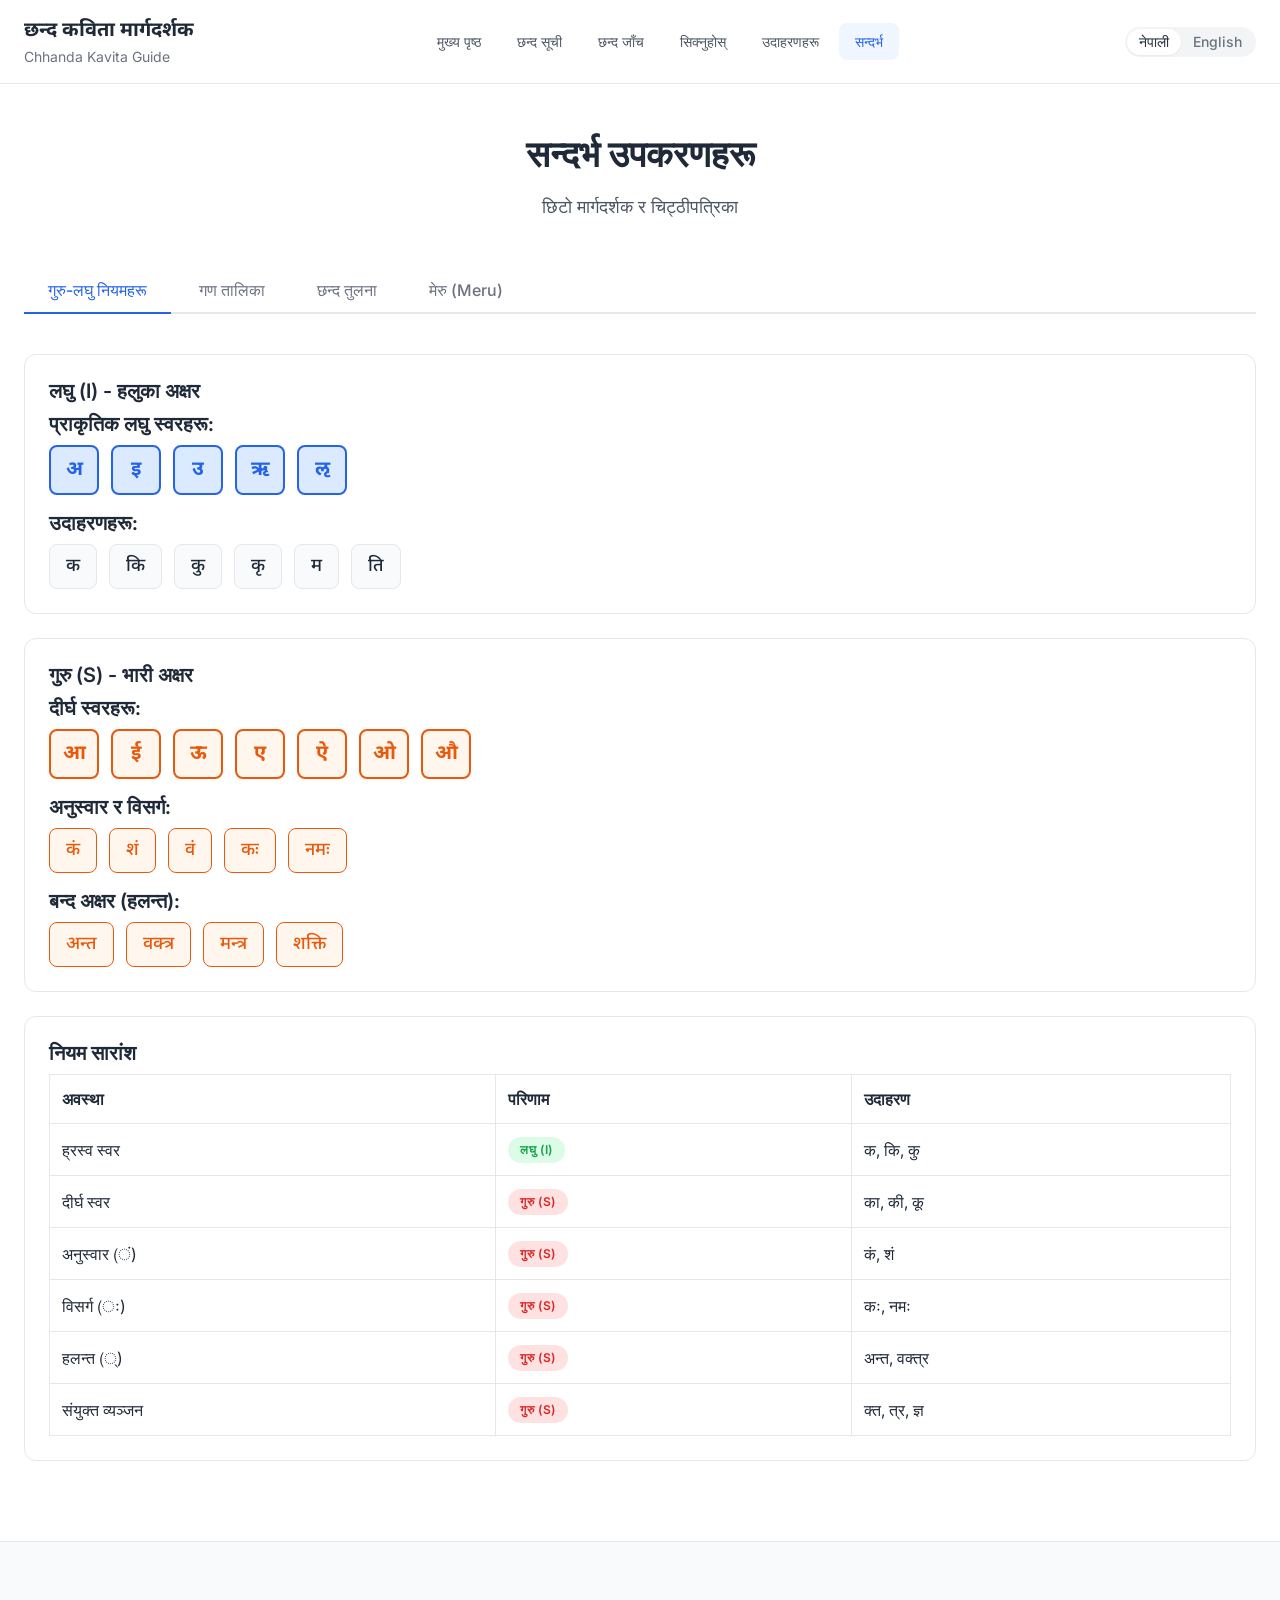
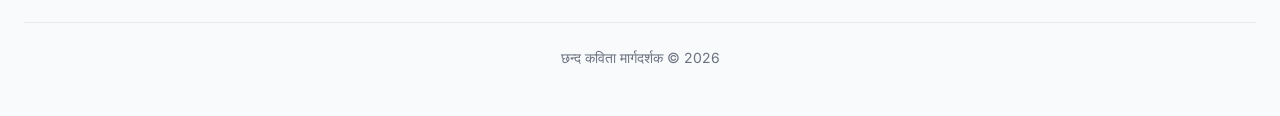
==== commit 4d022f8a: "feat: update chhanda patterns and descriptions for consistency and clarity" ====
--- a/reference.html
+++ b/reference.html
@@ -156,7 +156,7 @@
             <tr>
               <td style="padding: 12px; border: 1px solid var(--color-border);"><strong class="font-devanagari text-xl">य</strong> (यब)</td>
               <td style="padding: 12px; border: 1px solid var(--color-border);">I-S-S</td>
-              <td style="padding: 12px; border: 1px solid var(--color-border);"><span class="text-success font-bold">I</span><span class="text-danger font-bold">S</span><span class="text-danger font-bold">S</span></td>
+              <td style="padding: 12px; border: 1px solid var(--color-border);"><span style="color: #2563eb; font-weight: bold;">I</span><span style="color: #ea580c; font-weight: bold;">S</span><span style="color: #ea580c; font-weight: bold;">S</span></td>
               <td style="padding: 12px; border: 1px solid var(--color-border);">मनो, भवत</td>
             </tr>
             <tr>
--- a/css/global.css
+++ b/css/global.css
@@ -38,11 +38,11 @@
   --color-info-light: #22d3ee;
   --color-info-bg: #cffafe;
 
-  /* Syllable Colors (Guru/Laghu) */
-  --color-laghu: #16a34a;
-  --color-laghu-bg: #dcfce7;
-  --color-guru: #dc2626;
-  --color-guru-bg: #fee2e2;
+  /* Syllable Colors (Guru/Laghu) - Neutral colors, no good/bad connotation */
+  --color-laghu: #2563eb;
+  --color-laghu-bg: #dbeafe;
+  --color-guru: #ea580c;
+  --color-guru-bg: #fff7ed;
 
   /* Neutral Colors */
   --color-white: #ffffff;
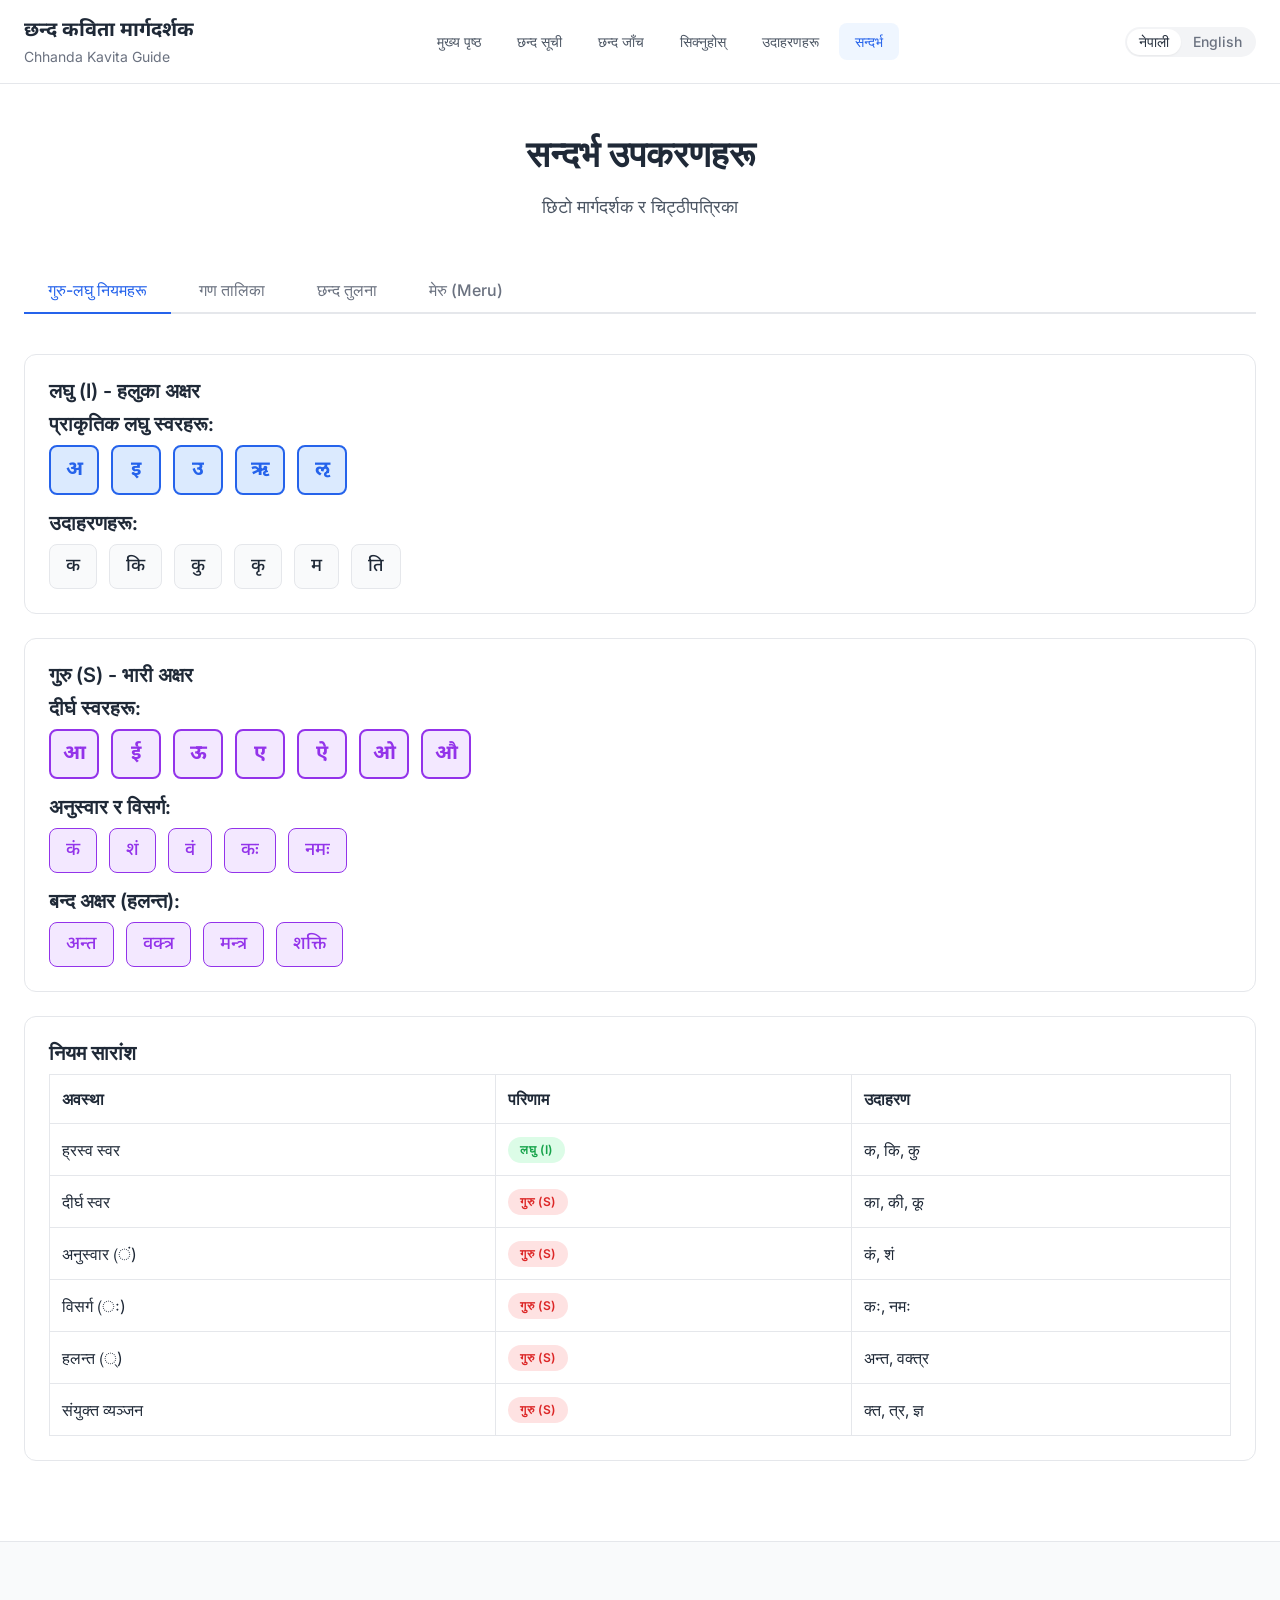
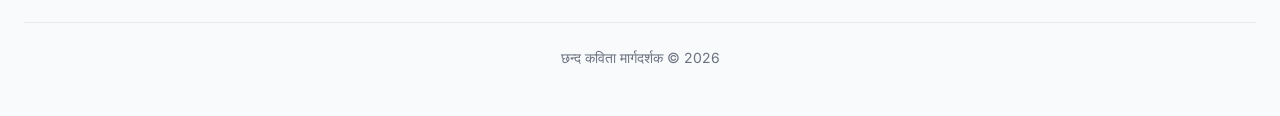
==== commit 249430eb: "feat: enhance chhanda matching logic and improve UI color consistency" ====
--- a/reference.html
+++ b/reference.html
@@ -156,49 +156,49 @@
             <tr>
               <td style="padding: 12px; border: 1px solid var(--color-border);"><strong class="font-devanagari text-xl">य</strong> (यब)</td>
               <td style="padding: 12px; border: 1px solid var(--color-border);">I-S-S</td>
-              <td style="padding: 12px; border: 1px solid var(--color-border);"><span style="color: #2563eb; font-weight: bold;">I</span><span style="color: #ea580c; font-weight: bold;">S</span><span style="color: #ea580c; font-weight: bold;">S</span></td>
+              <td style="padding: 12px; border: 1px solid var(--color-border);"><span style="color: #2563eb; font-weight: bold;">I</span><span style="color: #9333ea; font-weight: bold;">S</span><span style="color: #9333ea; font-weight: bold;">S</span></td>
               <td style="padding: 12px; border: 1px solid var(--color-border);">मनो, भवत</td>
             </tr>
             <tr>
               <td style="padding: 12px; border: 1px solid var(--color-border);"><strong class="font-devanagari text-xl">म</strong> (मग)</td>
               <td style="padding: 12px; border: 1px solid var(--color-border);">S-S-S</td>
-              <td style="padding: 12px; border: 1px solid var(--color-border);"><span class="text-danger font-bold">S</span><span class="text-danger font-bold">S</span><span class="text-danger font-bold">S</span></td>
+              <td style="padding: 12px; border: 1px solid var(--color-border);"><span style="color: #9333ea; font-weight: bold;">S</span><span style="color: #9333ea; font-weight: bold;">S</span><span style="color: #9333ea; font-weight: bold;">S</span></td>
               <td style="padding: 12px; border: 1px solid var(--color-border);">सरस, हतज</td>
             </tr>
             <tr>
               <td style="padding: 12px; border: 1px solid var(--color-border);"><strong class="font-devanagari text-xl">त</strong> (तग)</td>
               <td style="padding: 12px; border: 1px solid var(--color-border);">S-S-I</td>
-              <td style="padding: 12px; border: 1px solid var(--color-border);"><span class="text-danger font-bold">S</span><span class="text-danger font-bold">S</span><span class="text-success font-bold">I</span></td>
+              <td style="padding: 12px; border: 1px solid var(--color-border);"><span style="color: #9333ea; font-weight: bold;">S</span><span style="color: #9333ea; font-weight: bold;">S</span><span style="color: #2563eb; font-weight: bold;">I</span></td>
               <td style="padding: 12px; border: 1px solid var(--color-border);">हिम, नयत</td>
             </tr>
             <tr>
               <td style="padding: 12px; border: 1px solid var(--color-border);"><strong class="font-devanagari text-xl">र</strong> (रस)</td>
               <td style="padding: 12px; border: 1px solid var(--color-border);">S-I-S</td>
-              <td style="padding: 12px; border: 1px solid var(--color-border);"><span class="text-danger font-bold">S</span><span class="text-success font-bold">I</span><span class="text-danger font-bold">S</span></td>
+              <td style="padding: 12px; border: 1px solid var(--color-border);"><span style="color: #9333ea; font-weight: bold;">S</span><span style="color: #2563eb; font-weight: bold;">I</span><span style="color: #9333ea; font-weight: bold;">S</span></td>
               <td style="padding: 12px; border: 1px solid var(--color-border);">भव, करो</td>
             </tr>
             <tr>
               <td style="padding: 12px; border: 1px solid var(--color-border);"><strong class="font-devanagari text-xl">ज</strong> (जन)</td>
               <td style="padding: 12px; border: 1px solid var(--color-border);">I-S-I</td>
-              <td style="padding: 12px; border: 1px solid var(--color-border);"><span class="text-success font-bold">I</span><span class="text-danger font-bold">S</span><span class="text-success font-bold">I</span></td>
+              <td style="padding: 12px; border: 1px solid var(--color-border);"><span style="color: #2563eb; font-weight: bold;">I</span><span style="color: #9333ea; font-weight: bold;">S</span><span style="color: #2563eb; font-weight: bold;">I</span></td>
               <td style="padding: 12px; border: 1px solid var(--color-border);">रज, मनी</td>
             </tr>
             <tr>
               <td style="padding: 12px; border: 1px solid var(--color-border);"><strong class="font-devanagari text-xl">भ</strong> (भज)</td>
               <td style="padding: 12px; border: 1px solid var(--color-border);">S-I-I</td>
-              <td style="padding: 12px; border: 1px solid var(--color-border);"><span class="text-danger font-bold">S</span><span class="text-success font-bold">I</span><span class="text-success font-bold">I</span></td>
+              <td style="padding: 12px; border: 1px solid var(--color-border);"><span style="color: #9333ea; font-weight: bold;">S</span><span style="color: #2563eb; font-weight: bold;">I</span><span style="color: #2563eb; font-weight: bold;">I</span></td>
               <td style="padding: 12px; border: 1px solid var(--color-border);">नय, कवि</td>
             </tr>
             <tr>
               <td style="padding: 12px; border: 1px solid var(--color-border);"><strong class="font-devanagari text-xl">न</strong> (नग)</td>
               <td style="padding: 12px; border: 1px solid var(--color-border);">I-I-I</td>
-              <td style="padding: 12px; border: 1px solid var(--color-border);"><span class="text-success font-bold">I</span><span class="text-success font-bold">I</span><span class="text-success font-bold">I</span></td>
+              <td style="padding: 12px; border: 1px solid var(--color-border);"><span style="color: #2563eb; font-weight: bold;">I</span><span style="color: #2563eb; font-weight: bold;">I</span><span style="color: #2563eb; font-weight: bold;">I</span></td>
               <td style="padding: 12px; border: 1px solid var(--color-border);">अन, भव</td>
             </tr>
             <tr>
               <td style="padding: 12px; border: 1px solid var(--color-border);"><strong class="font-devanagari text-xl">स</strong> (सल)</td>
               <td style="padding: 12px; border: 1px solid var(--color-border);">I-I-S</td>
-              <td style="padding: 12px; border: 1px solid var(--color-border);"><span class="text-success font-bold">I</span><span class="text-success font-bold">I</span><span class="text-danger font-bold">S</span></td>
+              <td style="padding: 12px; border: 1px solid var(--color-border);"><span style="color: #2563eb; font-weight: bold;">I</span><span style="color: #2563eb; font-weight: bold;">I</span><span style="color: #9333ea; font-weight: bold;">S</span></td>
               <td style="padding: 12px; border: 1px solid var(--color-border);">कम, भवे</td>
             </tr>
           </tbody>
--- a/css/global.css
+++ b/css/global.css
@@ -41,8 +41,8 @@
   /* Syllable Colors (Guru/Laghu) - Neutral colors, no good/bad connotation */
   --color-laghu: #2563eb;
   --color-laghu-bg: #dbeafe;
-  --color-guru: #ea580c;
-  --color-guru-bg: #fff7ed;
+  --color-guru: #9333ea;
+  --color-guru-bg: #f3e8ff;
 
   /* Neutral Colors */
   --color-white: #ffffff;
